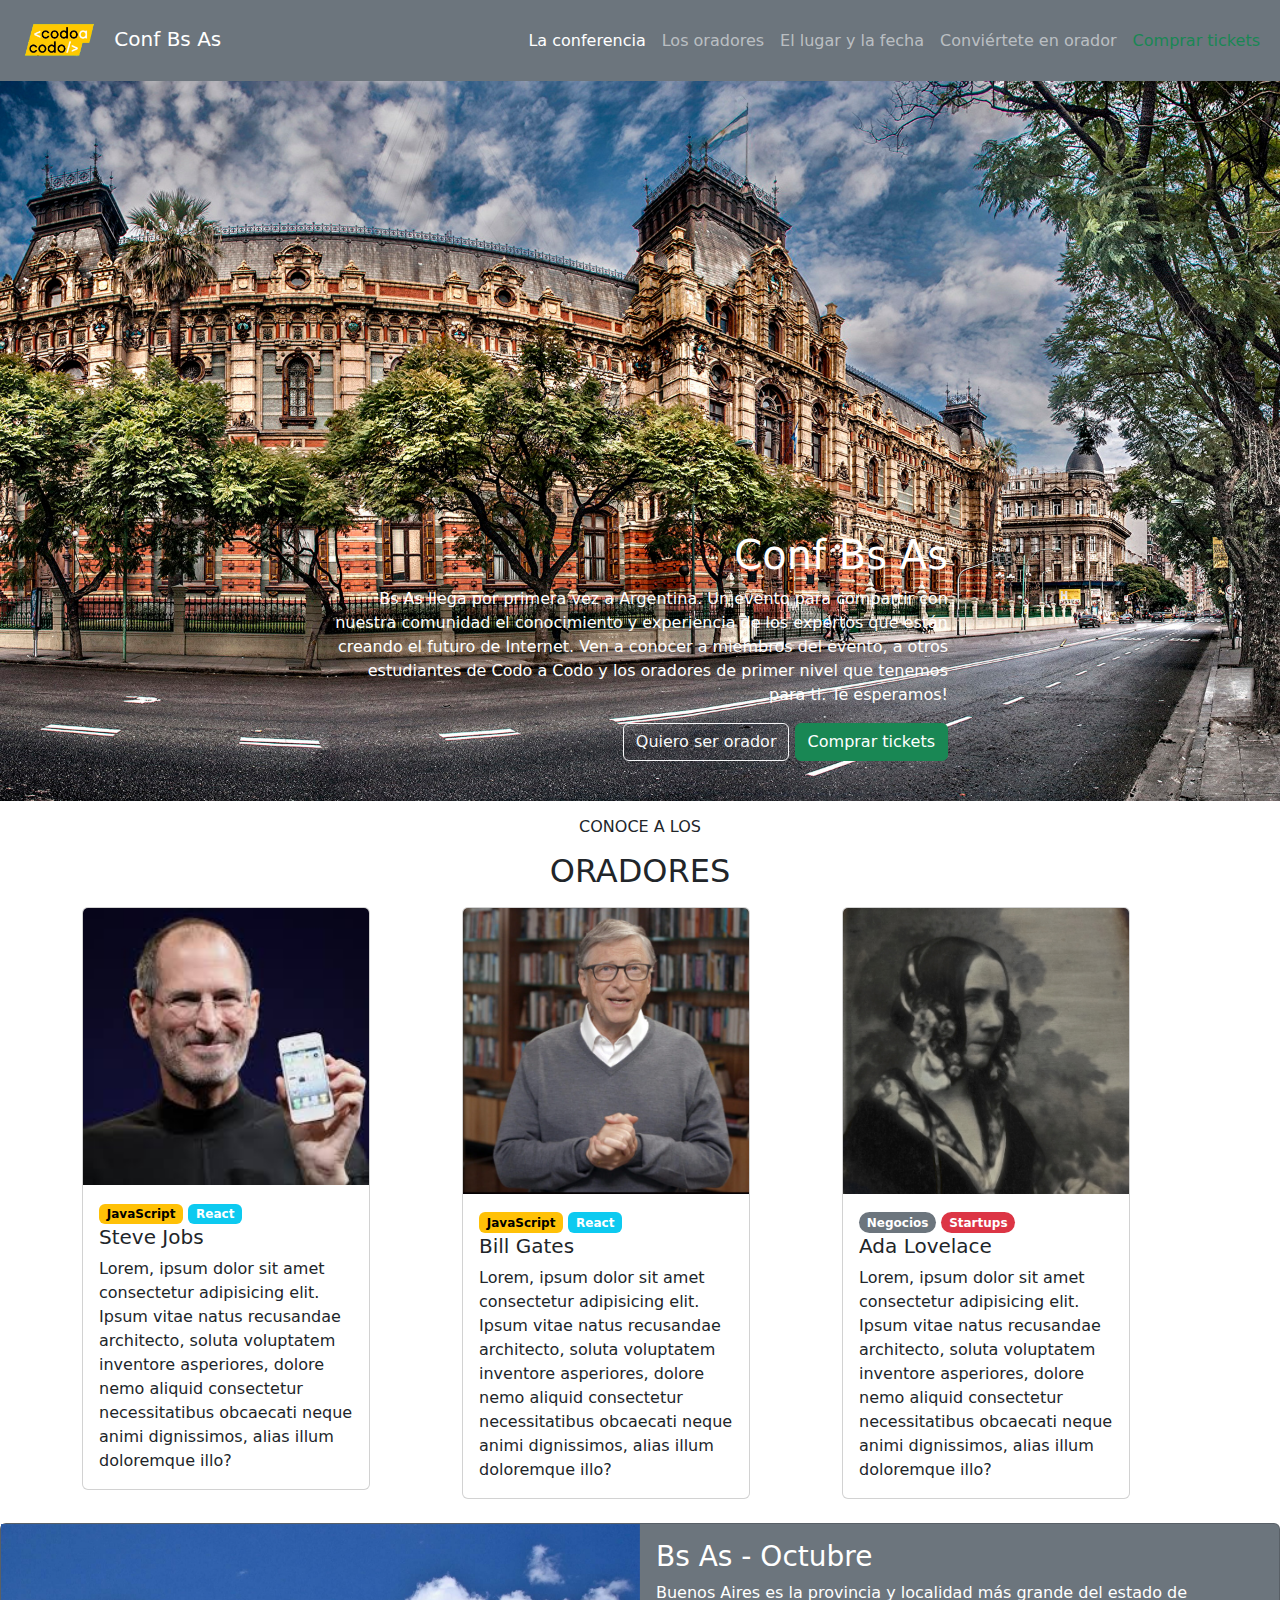
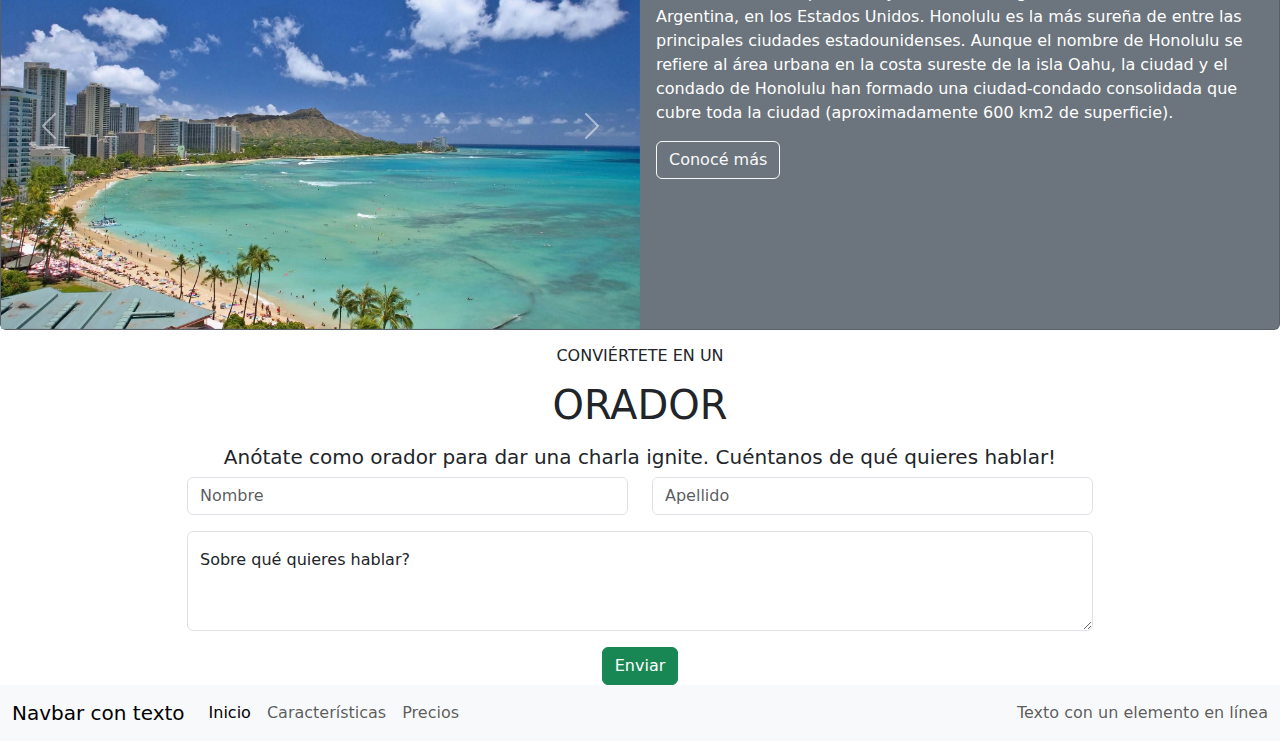
==== index.html @ 8b1aa330 "falta footer" ====
<!DOCTYPE html>
<html lang="es">

<head>
  <meta charset="UTF-8">
  <meta http-equiv="X-UA-Compatible" content="IE=edge">
  <meta name="viewport" content="width=device-width, initial-scale=1.0">
  <!--Mis Estilos-->
  <link rel="stylesheet" href="./css/estilos.css">
  <!--Bootstrap-->
  <link rel="stylesheet" href="./css/bootstrap.min.css">
  <title>Conf Bs As</title>
</head>

<body>
  <header>
    <!--Barra de navegación-->
    <nav class="navbar navbar-expand-lg navbar-dark bg-secondary">
      <div class="container-fluid d-flex">
        <a class="navbar-brand" href="#">
          <img src="./imgs-tp-front/codoacodo.png" alt="CodoACodo" style="width: 6rem;">
          Conf Bs As
        </a>
        <button class="navbar-toggler" type="button" data-bs-toggle="collapse" data-bs-target="#navbarSupportedContent"
          aria-controls="navbarSupportedContent" aria-expanded="false" aria-label="Toggle navigation">
          <span class="navbar-toggler-icon"></span>
        </button>
        <div class="collapse navbar-collapse" id="navbarSupportedContent">
          <ul class="navbar-nav ms-auto mb-2 mb-sm-0">
            <li class="nav-item">
              <a class="nav-link active" aria-current="page" href="#">La conferencia</a>
            </li>
            <li class="nav-item">
              <a class="nav-link" href="#">Los oradores</a>
            </li>
            <li class="nav-item">
              <a class="nav-link" href="#">El lugar y la fecha</a>
            </li>
            <li class="nav-item">
              <a class="nav-link" href="#">Conviértete en orador</a>
            </li>
            <li class="nav-item">
              <a class="nav-link text-success" href="#">Comprar tickets</a>
            </li>
          </ul>
        </div>
      </div>
    </nav>

    <!--Carousel-->
    <div id="carouselExampleFade" class="carousel slide carousel-fade" data-bs-ride="carousel">
      <div class="carousel-inner">
        <div class="carousel-item active">
          <img src="./imgs-tp-front/ba1.jpg" class="d-block w-100" alt="ba1">
    <!--VER ACÁ!!!-->
          <div class="container col-12 col-lg-6 carousel-caption d-block d-md-block text-end"> 
            <h1>Conf Bs As</h1>
            <p>Bs As llega por primera vez a Argentina. Un evento para compartir con nuestra comunidad el conocimiento y
              experiencia de los expertos que están creando el futuro de Internet. Ven a conocer a miembros del evento,
              a otros estudiantes de Codo a Codo y los oradores de primer nivel que tenemos para ti. Te esperamos!</p>
            <a href="#" class="btn btn-outline-light">Quiero ser orador</a>
            <a href="#" class="btn btn-success"> Comprar tickets</a>
          </div>
        </div>

        <div class="carousel-item">
          <img src="./imgs-tp-front/ba2.jpg" class="d-block w-100" alt="ba2">
          <div class="carousel-caption d-block d-md-block text-end">
            <h1>Conf Bs As</h1>
            <p>Bs As llega por primera vez a Argentina. Un evento para compartir con nuestra comunidad el conocimiento y
              experiencia de los expertos que están creando el futuro de Internet. Ven a conocer a miembros del evento,
              a otros estudiantes de Codo a Codo y los oradores de primer nivel que tenemos para ti. Te esperamos!</p>
            <a href="#" class="btn btn-outline-light">Quiero ser orador</a>
            <a href="#" class="btn btn-success"> Comprar tickets</a>
          </div>
        </div>

        <div class="carousel-item">
          <img src="./imgs-tp-front/ba3.jpg" class="d-block w-100" alt="ba3">
          <div class="carousel-caption d-block d-md-block text-end">
            <h1>Conf Bs As</h1>
            <p>Bs As llega por primera vez a Argentina. Un evento para compartir con nuestra comunidad el conocimiento y
              experiencia de los expertos que están creando el futuro de Internet. Ven a conocer a miembros del evento,
              a otros estudiantes de Codo a Codo y los oradores de primer nivel que tenemos para ti. Te esperamos!</p>
            <a href="#" class="btn btn-outline-light">Quiero ser orador</a>
            <a href="#" class="btn btn-success"> Comprar tickets</a>
          </div>
        </div>

      </div>

      <button class="carousel-control-prev" type="button" data-bs-target="#carouselExampleFade" data-bs-slide="prev">
        <span class="carousel-control-prev-icon" aria-hidden="true"></span>
        <span class="visually-hidden">Anterior</span>
      </button>
      <button class="carousel-control-next" type="button" data-bs-target="#carouselExampleFade" data-bs-slide="next">
        <span class="carousel-control-next-icon" aria-hidden="true"></span>
        <span class="visually-hidden">Siguiente</span>
      </button>
    </div>
  </header>

  <!--Oradores MAIN-->
  <section class="container">
    <h2 class="text-center mt-3">
      <p class="fs-6 fw-normal">CONOCE A LOS</p>
      <p>ORADORES</p>
    </h2>

    
      <div class="row d-flex justify-content-between mb-4">
        <div class="col">
          <div class="card" style="width: 18rem;">
            <img src="./imgs-tp-front/steve.jpg" class="card-img-top" alt="Steve Jobs">
            <div class="card-body">
              <span class="badge text-bg-warning">JavaScript</span>
              <span class="badge text-bg-info text-white">React</span>
              <h5 class="card-title">Steve Jobs</h5>
              <p class="card-text">Lorem, ipsum dolor sit amet consectetur adipisicing elit. Ipsum vitae natus
                recusandae architecto, soluta voluptatem inventore asperiores, dolore nemo aliquid consectetur
                necessitatibus obcaecati neque animi dignissimos, alias illum doloremque illo?</p>
              
            </div>
          </div>
        </div>

        <div class="col">
          <div class="card" style="width: 18rem;">
            <img src="./imgs-tp-front/bill.jpg" class="card-img-top" alt="Bill Gates">
            <div class="card-body">
              <span class="badge text-bg-warning">JavaScript</span>
              <span class="badge text-bg-info text-white">React</span>
              <h5 class="card-title">Bill Gates</h5>
              <p class="card-text">Lorem, ipsum dolor sit amet consectetur adipisicing elit. Ipsum vitae natus
                recusandae architecto, soluta voluptatem inventore asperiores, dolore nemo aliquid consectetur
                necessitatibus obcaecati neque animi dignissimos, alias illum doloremque illo?</p>
              
            </div>
          </div>
        </div>

        <div class="col">
          <div class="card" style="width: 18rem;">
            <img src="./imgs-tp-front/ada.jpeg" class="card-img-top" alt="Ada Lovelace">
            <div class="card-body">
              <span class="badge rounded-pill text-bg-secondary">Negocios</span>
              <span class="badge rounded-pill text-bg-danger">Startups</span>
              <h5 class="card-title">Ada Lovelace</h5>
              <p class="card-text">Lorem, ipsum dolor sit amet consectetur adipisicing elit. Ipsum vitae natus
                recusandae architecto, soluta voluptatem inventore asperiores, dolore nemo aliquid consectetur
                necessitatibus obcaecati neque animi dignissimos, alias illum doloremque illo?</p>
              
            </div>
          </div>
        </div>
      </div>
    </section>

    <section>
      <!--INFORMACION Carousel BsAs-->
      <div class="card text-white bg-secondary mb-3" style="max-width: 100%;">
        <div class="row g-0">
          <div class="col-md-6">
            <div id="carouselExampleControls" class="carousel slide" data-bs-ride="carousel">
              <div class="carousel-inner">
                <div class="carousel-item active">
                  <img src="./imgs-tp-front/honolulu.jpg" class="d-block w-100" alt="Honolulu">
                </div>
                <div class="carousel-item">
                  <img src="./imgs-tp-front/hawaii.jpg" class="d-block w-100" alt="Hawaii">
                </div>
                <div class="carousel-item">
                  <img src="./imgs-tp-front/hawaii2.jpg" class="d-block w-100" alt="Hawaii2">
                </div>
                <div class="carousel-item">
                  <img src="./imgs-tp-front/hawaii3.jpg" class="d-block w-100" alt="Hawaii3">
                </div>
              </div>
              <button class="carousel-control-prev" type="button" data-bs-target="#carouselExampleControls" data-bs-slide="prev">
                <span class="carousel-control-prev-icon" aria-hidden="true"></span>
                <span class="visually-hidden">Anterior</span>
              </button>
              <button class="carousel-control-next" type="button" data-bs-target="#carouselExampleControls" data-bs-slide="next">
                <span class="carousel-control-next-icon" aria-hidden="true"></span>
                <span class="visually-hidden">Siguiente</span>
              </button>
            </div>
          </div>
          <div class="col-md-6">
            <div class="card-body">
              <h3 class="card-title">Bs As - Octubre</h3>
              <p class="card-text">Buenos Aires es la provincia y localidad más grande del estado de Argentina, en los Estados Unidos. Honolulu es la más sureña 
                de entre las principales ciudades estadounidenses. Aunque el nombre de Honolulu se refiere al área urbana en la costa sureste de la isla Oahu, la ciudad 
                y el condado de Honolulu han formado una ciudad-condado consolidada que cubre toda la ciudad (aproximadamente 600 km2 de superficie).
              </p>
              <a href="#" class="btn btn-outline-light">Conocé más</a>
            </div>
          </div>
        </div>
      </div>
    </section>

     <!--Contacto-->
  <section class="container text-center">
    <h2>
      <p class="fs-6 fw-normal">CONVIÉRTETE EN UN</p>
      <p class="fs-1">ORADOR</p>
    </h2>
    <h5>Anótate como orador para dar una <span class="abbr">charla ignite.</span> Cuéntanos de qué quieres hablar!</h5>

    <form class="container col-10">
      <div class="row mb-3">
        <div class="col">
          <input type="text" class="form-control" placeholder="Nombre" aria-label="Nombre">
        </div>
        <div class="col">
          <input type="text" class="form-control" placeholder="Apellido" aria-label="Apellido">
        </div>
      </div>
      <div class="form-floating mb-3">
        <div class="form-floating">
          <textarea class="form-control" placeholder="Leave a comment here" id="floatingTextarea2" style="height: 100px"></textarea>
          <label for="floatingTextarea2">Sobre qué quieres hablar?</label>
        </div>      
      </div>
      
        <button type="submit" class="btn btn-success">Enviar</button>
     
      
    </form>
  </section>

  <!--Footer-->
  <footer>
    <nav class="navbar navbar-expand-lg navbar-light bg-light justify-content-between">
      <div class="container-fluid">
        <a class="navbar-brand" href="#">Navbar con texto</a>
        <button class="navbar-toggler" type="button" data-bs-toggle="collapse" data-bs-target="#navbarText" aria-controls="navbarText" aria-expanded="false" aria-label="Toggle navigation">
          <span class="navbar-toggler-icon"></span>
        </button>
        <div class="collapse navbar-collapse" id="navbarText">
          <ul class="navbar-nav me-auto mb-2 mb-lg-0">
            <li class="nav-item">
              <a class="nav-link active" aria-current="page" href="#">Inicio</a>
            </li>
            <li class="nav-item">
              <a class="nav-link" href="#">Características</a>
            </li>
            <li class="nav-item">
              <a class="nav-link" href="#">Precios</a>
            </li>
          </ul>
          <span class="navbar-text">
            Texto con un elemento en línea
          </span>
        </div>
      </div>
    </nav>
  </footer>


  <script src="./js/bootstrap.min.js"></script>
</body>

</html>
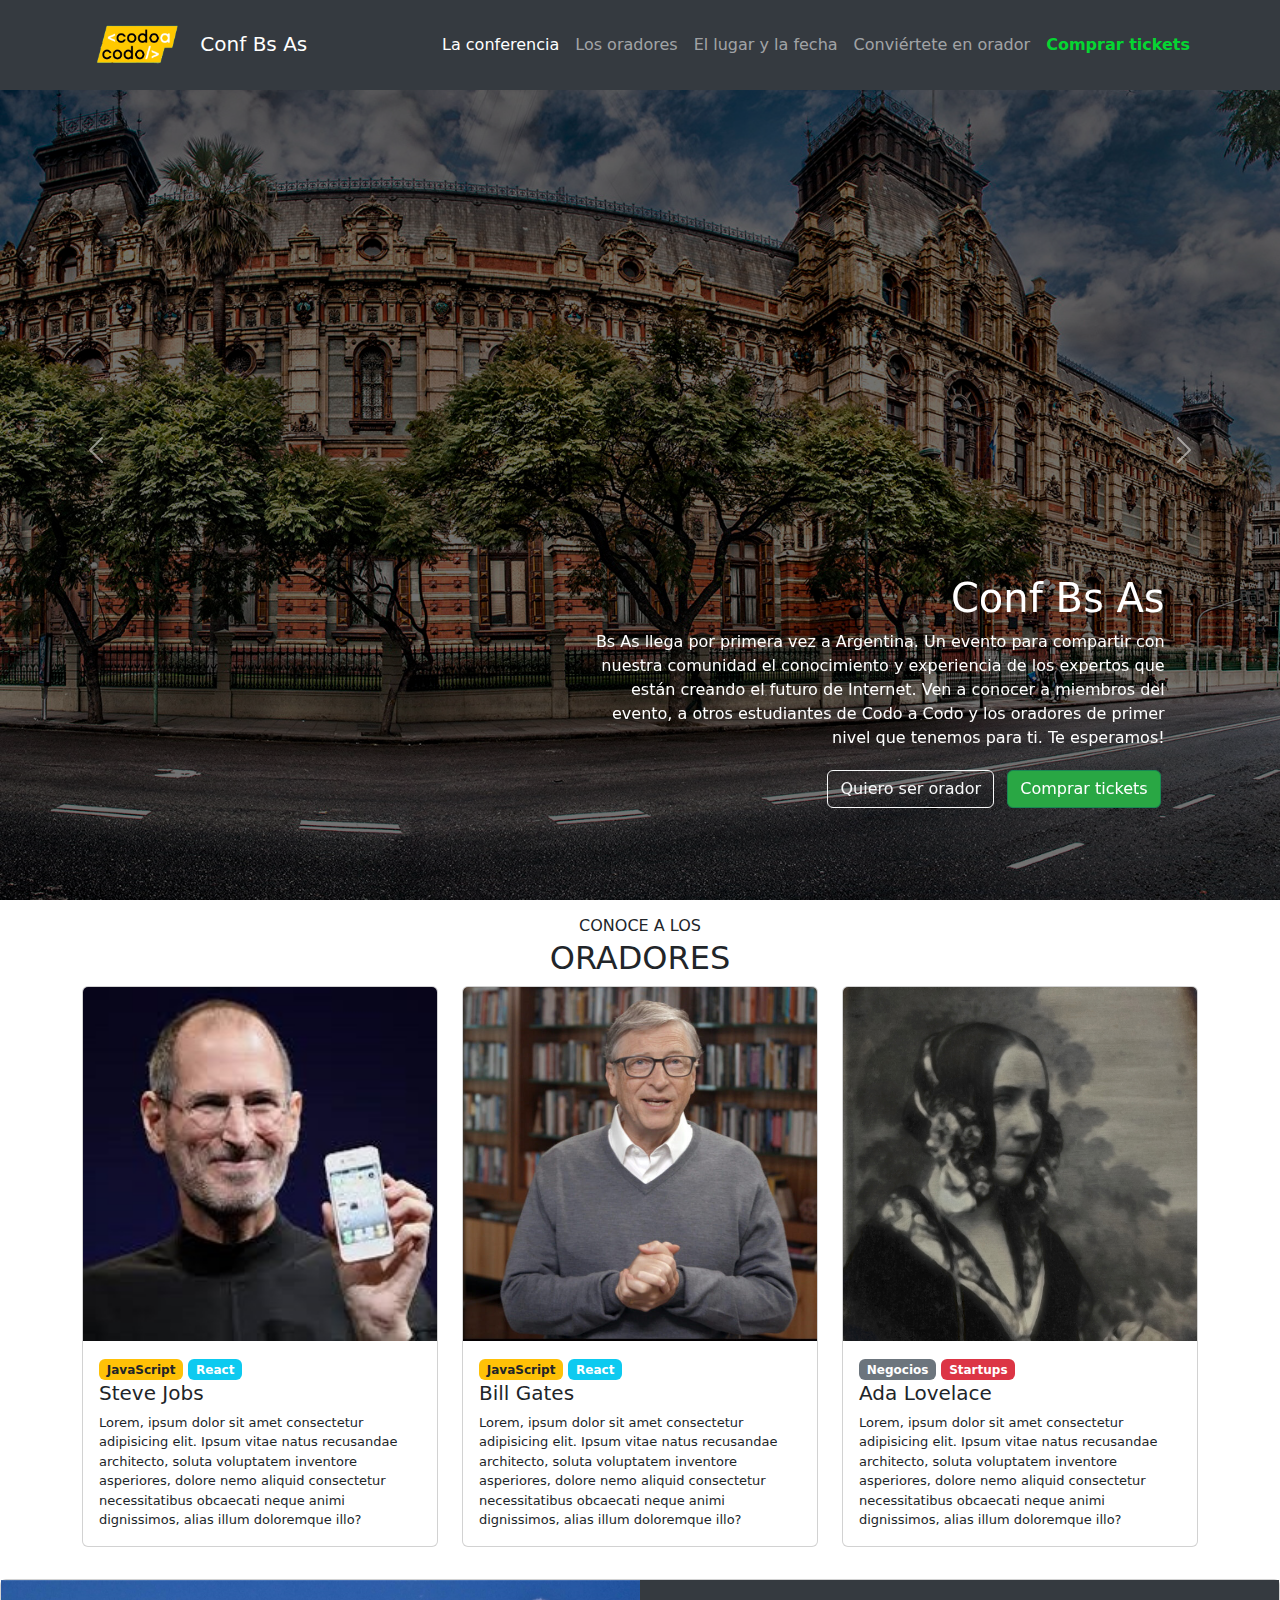
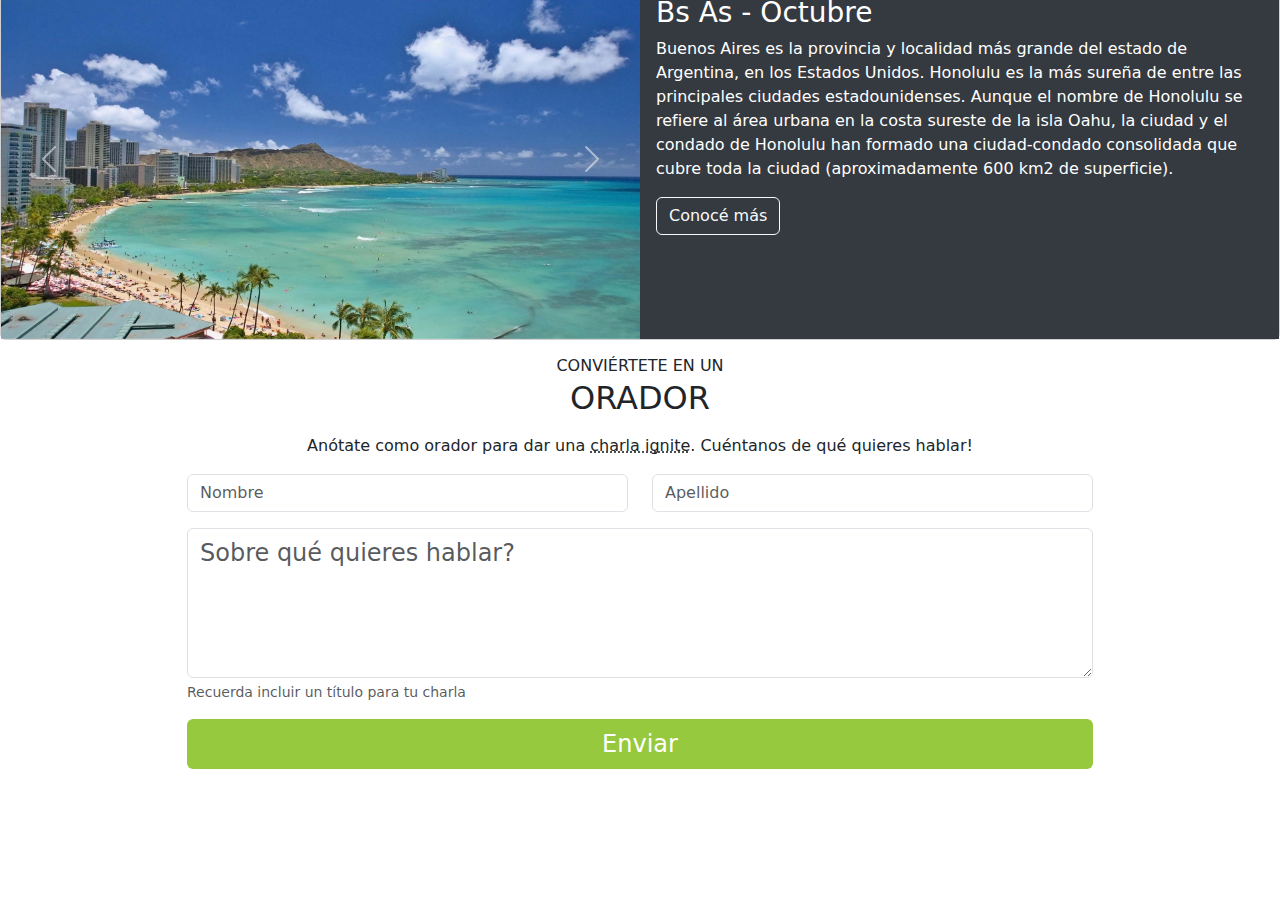
==== commit 03f9b903: "version entrega" ====
--- a/index.html
+++ b/index.html
@@ -12,13 +12,13 @@
   <title>Conf Bs As</title>
 </head>
 
-<body>
+<body data-bs-spy="scroll" data-bs-target="#navbar-example2" data-bs-offset="0" class="scrollspy-example" tabindex="0">
   <header>
     <!--Barra de navegación-->
-    <nav class="navbar navbar-expand-lg navbar-dark bg-secondary">
-      <div class="container-fluid d-flex">
+    <nav id="navbar-example2" class="navbar fixed-top navbar-expand-lg navbar-dark fondoGris">
+      <div class="container">
         <a class="navbar-brand" href="#">
-          <img src="./imgs-tp-front/codoacodo.png" alt="CodoACodo" style="width: 6rem;">
+          <img src="./imgs-tp-front/codoacodo.png" alt="CodoACodo" style="width: 7rem;">
           Conf Bs As
         </a>
         <button class="navbar-toggler" type="button" data-bs-toggle="collapse" data-bs-target="#navbarSupportedContent"
@@ -28,19 +28,19 @@
         <div class="collapse navbar-collapse" id="navbarSupportedContent">
           <ul class="navbar-nav ms-auto mb-2 mb-sm-0">
             <li class="nav-item">
-              <a class="nav-link active" aria-current="page" href="#">La conferencia</a>
-            </li>
-            <li class="nav-item">
-              <a class="nav-link" href="#">Los oradores</a>
-            </li>
-            <li class="nav-item">
-              <a class="nav-link" href="#">El lugar y la fecha</a>
-            </li>
-            <li class="nav-item">
-              <a class="nav-link" href="#">Conviértete en orador</a>
-            </li>
-            <li class="nav-item">
-              <a class="nav-link text-success" href="#">Comprar tickets</a>
+              <a class="nav-link" href="#scrollspyHeading1" aria-current="page" href="#conferencia">La conferencia</a>
+            </li>
+            <li class="nav-item">
+              <a class="nav-link" href="#scrollspyHeading2" href="#oradores">Los oradores</a>
+            </li>
+            <li class="nav-item">
+              <a class="nav-link" href="#scrollspyHeading3" href="#lugar">El lugar y la fecha</a>
+            </li>
+            <li class="nav-item">
+              <a class="nav-link" href="#scrollspyHeading4" href="#contacto">Conviértete en orador</a>
+            </li>
+            <li class="nav-item">
+              <a class="nav-link tickets fw-bold" href="#">Comprar tickets</a>
             </li>
           </ul>
         </div>
@@ -48,167 +48,182 @@
     </nav>
 
     <!--Carousel-->
-    <div id="carouselExampleFade" class="carousel slide carousel-fade" data-bs-ride="carousel">
-      <div class="carousel-inner">
-        <div class="carousel-item active">
-          <img src="./imgs-tp-front/ba1.jpg" class="d-block w-100" alt="ba1">
-    <!--VER ACÁ!!!-->
-          <div class="container col-12 col-lg-6 carousel-caption d-block d-md-block text-end"> 
-            <h1>Conf Bs As</h1>
-            <p>Bs As llega por primera vez a Argentina. Un evento para compartir con nuestra comunidad el conocimiento y
-              experiencia de los expertos que están creando el futuro de Internet. Ven a conocer a miembros del evento,
-              a otros estudiantes de Codo a Codo y los oradores de primer nivel que tenemos para ti. Te esperamos!</p>
-            <a href="#" class="btn btn-outline-light">Quiero ser orador</a>
-            <a href="#" class="btn btn-success"> Comprar tickets</a>
-          </div>
-        </div>
-
-        <div class="carousel-item">
-          <img src="./imgs-tp-front/ba2.jpg" class="d-block w-100" alt="ba2">
-          <div class="carousel-caption d-block d-md-block text-end">
-            <h1>Conf Bs As</h1>
-            <p>Bs As llega por primera vez a Argentina. Un evento para compartir con nuestra comunidad el conocimiento y
-              experiencia de los expertos que están creando el futuro de Internet. Ven a conocer a miembros del evento,
-              a otros estudiantes de Codo a Codo y los oradores de primer nivel que tenemos para ti. Te esperamos!</p>
-            <a href="#" class="btn btn-outline-light">Quiero ser orador</a>
-            <a href="#" class="btn btn-success"> Comprar tickets</a>
-          </div>
-        </div>
-
-        <div class="carousel-item">
-          <img src="./imgs-tp-front/ba3.jpg" class="d-block w-100" alt="ba3">
-          <div class="carousel-caption d-block d-md-block text-end">
-            <h1>Conf Bs As</h1>
-            <p>Bs As llega por primera vez a Argentina. Un evento para compartir con nuestra comunidad el conocimiento y
-              experiencia de los expertos que están creando el futuro de Internet. Ven a conocer a miembros del evento,
-              a otros estudiantes de Codo a Codo y los oradores de primer nivel que tenemos para ti. Te esperamos!</p>
-            <a href="#" class="btn btn-outline-light">Quiero ser orador</a>
-            <a href="#" class="btn btn-success"> Comprar tickets</a>
-          </div>
-        </div>
-
-      </div>
-
-      <button class="carousel-control-prev" type="button" data-bs-target="#carouselExampleFade" data-bs-slide="prev">
-        <span class="carousel-control-prev-icon" aria-hidden="true"></span>
-        <span class="visually-hidden">Anterior</span>
-      </button>
-      <button class="carousel-control-next" type="button" data-bs-target="#carouselExampleFade" data-bs-slide="next">
-        <span class="carousel-control-next-icon" aria-hidden="true"></span>
-        <span class="visually-hidden">Siguiente</span>
-      </button>
+    <div class="container-fluid p-0 mb-3" id="scrollspyHeading1">
+      <div id="carouselExampleFade" class="carousel slide carousel-fade" data-bs-ride="carousel">
+        <div class="carousel-inner">
+          <div class="carousel-item active" data-bs-interval="3000">
+            <img src="./imgs-tp-front/ba1.jpg" class="d-block w-100 brillo" style="height: 100vh; min-width: max-content;" alt="ba1">
+                <div class="carousel-caption row">
+                  <div class="col-md-8 offset-md-5 text-end mb-5">
+                    <h1>Conf Bs As</h1>
+                    <p>Bs As llega por primera vez a Argentina. Un evento para compartir con nuestra comunidad el conocimiento
+                    y
+                    experiencia de los expertos que están creando el futuro de Internet. Ven a conocer a miembros del
+                    evento,
+                    a otros estudiantes de Codo a Codo y los oradores de primer nivel que tenemos para ti. Te esperamos!</p>
+                    <a href="#scrollspyHeading4" class="btn btn-outline-light m-1">Quiero ser orador</a>
+                    <a href="#" class="btn btn-success ticketsBtn m-1"> Comprar tickets</a>
+                  </div>                
+                </div>
+          </div>
+
+          <div class="carousel-item" data-bs-interval="3000">
+            <img src="./imgs-tp-front/ba2.jpg" class="d-block w-100 brillo" style="height: 100vh; min-width: max-content;" alt="ba2">
+            <div class="carousel-caption row">
+                <div class="col-md-8 offset-md-5 text-end mb-5">
+                    <h1>Conf Bs As</h1>
+                    <p>Bs As llega por primera vez a Argentina. Un evento para compartir con nuestra comunidad el conocimiento
+                    y
+                    experiencia de los expertos que están creando el futuro de Internet. Ven a conocer a miembros del
+                    evento,
+                    a otros estudiantes de Codo a Codo y los oradores de primer nivel que tenemos para ti. Te esperamos!</p>
+                    <a href="#scrollspyHeading4" class="btn btn-outline-light m-1">Quiero ser orador</a>
+                    <a href="#" class="btn btn-success ticketsBtn m-1"> Comprar tickets</a>
+                </div>              
+            </div>
+          </div>
+
+          <div class="carousel-item" data-bs-interval="3000">
+            <img src="./imgs-tp-front/ba3.jpg" class="d-block w-100 brillo" style="height: 100vh; min-width: max-content;" alt="ba3">
+            <div class="carousel-caption row">
+                <div class="col-md-8 offset-md-5 text-end mb-5">
+                    <h1>Conf Bs As</h1>
+                    <p>Bs As llega por primera vez a Argentina. Un evento para compartir con nuestra comunidad el conocimiento
+                    y
+                    experiencia de los expertos que están creando el futuro de Internet. Ven a conocer a miembros del
+                    evento,
+                    a otros estudiantes de Codo a Codo y los oradores de primer nivel que tenemos para ti. Te esperamos!</p>
+                    <a href="#scrollspyHeading4" class="btn btn-outline-light m-1">Quiero ser orador</a>
+                    <a href="#" class="btn btn-success ticketsBtn m-1"> Comprar tickets</a>
+                </div>
+            </div>
+          </div>
+        </div>
+
+        <button class="carousel-control-prev" type="button" data-bs-target="#carouselExampleFade" data-bs-slide="prev">
+          <span class="carousel-control-prev-icon" aria-hidden="true"></span>
+          <span class="visually-hidden">Anterior</span>
+        </button>
+        <button class="carousel-control-next" type="button" data-bs-target="#carouselExampleFade" data-bs-slide="next">
+          <span class="carousel-control-next-icon" aria-hidden="true"></span>
+          <span class="visually-hidden">Siguiente</span>
+        </button>
+      </div>      
+    </div>   
+  </header>
+
+  <!--MAIN Oradores-->
+  <main class="container mb-3 text-center" id="scrollspyHeading2">  
+    <h2>
+        <p class="fs-6 fw-normal mb-1">CONOCE A LOS</p>
+        <p class="mb-1">ORADORES</p>
+    </h2>  
+   
+    <div class="row text-start justify-content-around">
+      <div class="col-9 col-sm-6 col-md-4 col-lg-4 mb-3">
+        <div class="card">
+          <img src="./imgs-tp-front/steve.jpg" class="card-img-top w-100" alt="Steve Jobs">
+          <div class="card-body">
+            <span class="badge bg-warning text-dark">JavaScript</span>
+            <span class="badge bg-info text-white">React</span>
+            <h5 class="card-title">Steve Jobs</h5>
+            <p class="card-text letraChica">Lorem, ipsum dolor sit amet consectetur adipisicing elit. Ipsum vitae natus
+              recusandae architecto, soluta voluptatem inventore asperiores, dolore nemo aliquid consectetur
+              necessitatibus obcaecati neque animi dignissimos, alias illum doloremque illo?</p>
+          </div>
+        </div>
+      </div>
+
+      <div class="col-9 col-sm-6 col-md-4 col-lg-4 mb-3">
+        <div class="card">
+          <img src="./imgs-tp-front/bill.jpg" class="card-img-top w-100" alt="Bill Gates">
+          <div class="card-body">
+            <span class="badge bg-warning text-dark">JavaScript</span>
+            <span class="badge bg-info text-white">React</span>
+            <h5 class="card-title">Bill Gates</h5>
+            <p class="card-text letraChica">Lorem, ipsum dolor sit amet consectetur adipisicing elit. Ipsum vitae natus
+              recusandae architecto, soluta voluptatem inventore asperiores, dolore nemo aliquid consectetur
+              necessitatibus obcaecati neque animi dignissimos, alias illum doloremque illo?</p>
+          </div>
+        </div>
+      </div>
+
+      <div class="col-9 col-sm-6 col-md-4 col-lg-4 mb-3">
+        <div class="card">
+          <img src="./imgs-tp-front/ada.jpeg" class="card-img-top w-100" alt="Ada Lovelace">
+          <div class="card-body">
+            <span class="badge bg-secondary">Negocios</span>
+            <span class="badge bg-danger">Startups</span>
+            <h5 class="card-title">Ada Lovelace</h5>
+            <p class="card-text letraChica">Lorem, ipsum dolor sit amet consectetur adipisicing elit. Ipsum vitae natus
+              recusandae architecto, soluta voluptatem inventore asperiores, dolore nemo aliquid consectetur
+              necessitatibus obcaecati neque animi dignissimos, alias illum doloremque illo?</p>
+          </div>
+        </div>
+      </div>
     </div>
-  </header>
-
-  <!--Oradores MAIN-->
-  <section class="container">
-    <h2 class="text-center mt-3">
-      <p class="fs-6 fw-normal">CONOCE A LOS</p>
-      <p>ORADORES</p>
+  </main>
+
+  <section id="scrollspyHeading3">
+    <!--INFORMACION Carousel BsAs-->
+    <div class="card mb-3" style="max-width: 100%;">
+      <div class="row g-0">
+        <div class="col-md-6">
+          <div id="carouselExampleControls" class="carousel slide" data-bs-ride="carousel">
+            <div class="carousel-inner">
+              <div class="carousel-item active">
+                <img src="./imgs-tp-front/honolulu.jpg" class="d-block w-100" alt="Honolulu">
+              </div>
+              <div class="carousel-item">
+                <img src="./imgs-tp-front/hawaii.jpg" class="d-block w-100" alt="Hawaii">
+              </div>
+              <div class="carousel-item">
+                <img src="./imgs-tp-front/hawaii2.jpg" class="d-block w-100" alt="Hawaii2">
+              </div>
+              <div class="carousel-item">
+                <img src="./imgs-tp-front/hawaii3.jpg" class="d-block w-100" alt="Hawaii3">
+              </div>
+            </div>
+            <button class="carousel-control-prev" type="button" data-bs-target="#carouselExampleControls"
+              data-bs-slide="prev">
+              <span class="carousel-control-prev-icon" aria-hidden="true"></span>
+              <span class="visually-hidden">Anterior</span>
+            </button>
+            <button class="carousel-control-next" type="button" data-bs-target="#carouselExampleControls"
+              data-bs-slide="next">
+              <span class="carousel-control-next-icon" aria-hidden="true"></span>
+              <span class="visually-hidden">Siguiente</span>
+            </button>
+          </div>
+        </div>
+        <div class="col-md-6 fondoGris text-white">
+          <div class="card-body">
+            <h3 class="card-title">Bs As - Octubre</h3>
+            <p class="card-text">Buenos Aires es la provincia y localidad más grande del estado de Argentina, en los
+              Estados Unidos. Honolulu es la más sureña
+              de entre las principales ciudades estadounidenses. Aunque el nombre de Honolulu se refiere al área urbana
+              en la costa sureste de la isla Oahu, la ciudad
+              y el condado de Honolulu han formado una ciudad-condado consolidada que cubre toda la ciudad
+              (aproximadamente 600 km2 de superficie).
+            </p>
+            <a href="#" class="btn btn-outline-light">Conocé más</a>
+          </div>
+        </div>
+      </div>
+    </div>
+  </section>
+
+  <!--Contacto-->
+  <section class="container text-center" id="scrollspyHeading4">
+    <h2>
+      <p class="fs-6 fw-normal mb-1">CONVIÉRTETE EN UN</p>
+      <p>ORADOR</p>
     </h2>
-
-    
-      <div class="row d-flex justify-content-between mb-4">
-        <div class="col">
-          <div class="card" style="width: 18rem;">
-            <img src="./imgs-tp-front/steve.jpg" class="card-img-top" alt="Steve Jobs">
-            <div class="card-body">
-              <span class="badge text-bg-warning">JavaScript</span>
-              <span class="badge text-bg-info text-white">React</span>
-              <h5 class="card-title">Steve Jobs</h5>
-              <p class="card-text">Lorem, ipsum dolor sit amet consectetur adipisicing elit. Ipsum vitae natus
-                recusandae architecto, soluta voluptatem inventore asperiores, dolore nemo aliquid consectetur
-                necessitatibus obcaecati neque animi dignissimos, alias illum doloremque illo?</p>
-              
-            </div>
-          </div>
-        </div>
-
-        <div class="col">
-          <div class="card" style="width: 18rem;">
-            <img src="./imgs-tp-front/bill.jpg" class="card-img-top" alt="Bill Gates">
-            <div class="card-body">
-              <span class="badge text-bg-warning">JavaScript</span>
-              <span class="badge text-bg-info text-white">React</span>
-              <h5 class="card-title">Bill Gates</h5>
-              <p class="card-text">Lorem, ipsum dolor sit amet consectetur adipisicing elit. Ipsum vitae natus
-                recusandae architecto, soluta voluptatem inventore asperiores, dolore nemo aliquid consectetur
-                necessitatibus obcaecati neque animi dignissimos, alias illum doloremque illo?</p>
-              
-            </div>
-          </div>
-        </div>
-
-        <div class="col">
-          <div class="card" style="width: 18rem;">
-            <img src="./imgs-tp-front/ada.jpeg" class="card-img-top" alt="Ada Lovelace">
-            <div class="card-body">
-              <span class="badge rounded-pill text-bg-secondary">Negocios</span>
-              <span class="badge rounded-pill text-bg-danger">Startups</span>
-              <h5 class="card-title">Ada Lovelace</h5>
-              <p class="card-text">Lorem, ipsum dolor sit amet consectetur adipisicing elit. Ipsum vitae natus
-                recusandae architecto, soluta voluptatem inventore asperiores, dolore nemo aliquid consectetur
-                necessitatibus obcaecati neque animi dignissimos, alias illum doloremque illo?</p>
-              
-            </div>
-          </div>
-        </div>
-      </div>
-    </section>
-
-    <section>
-      <!--INFORMACION Carousel BsAs-->
-      <div class="card text-white bg-secondary mb-3" style="max-width: 100%;">
-        <div class="row g-0">
-          <div class="col-md-6">
-            <div id="carouselExampleControls" class="carousel slide" data-bs-ride="carousel">
-              <div class="carousel-inner">
-                <div class="carousel-item active">
-                  <img src="./imgs-tp-front/honolulu.jpg" class="d-block w-100" alt="Honolulu">
-                </div>
-                <div class="carousel-item">
-                  <img src="./imgs-tp-front/hawaii.jpg" class="d-block w-100" alt="Hawaii">
-                </div>
-                <div class="carousel-item">
-                  <img src="./imgs-tp-front/hawaii2.jpg" class="d-block w-100" alt="Hawaii2">
-                </div>
-                <div class="carousel-item">
-                  <img src="./imgs-tp-front/hawaii3.jpg" class="d-block w-100" alt="Hawaii3">
-                </div>
-              </div>
-              <button class="carousel-control-prev" type="button" data-bs-target="#carouselExampleControls" data-bs-slide="prev">
-                <span class="carousel-control-prev-icon" aria-hidden="true"></span>
-                <span class="visually-hidden">Anterior</span>
-              </button>
-              <button class="carousel-control-next" type="button" data-bs-target="#carouselExampleControls" data-bs-slide="next">
-                <span class="carousel-control-next-icon" aria-hidden="true"></span>
-                <span class="visually-hidden">Siguiente</span>
-              </button>
-            </div>
-          </div>
-          <div class="col-md-6">
-            <div class="card-body">
-              <h3 class="card-title">Bs As - Octubre</h3>
-              <p class="card-text">Buenos Aires es la provincia y localidad más grande del estado de Argentina, en los Estados Unidos. Honolulu es la más sureña 
-                de entre las principales ciudades estadounidenses. Aunque el nombre de Honolulu se refiere al área urbana en la costa sureste de la isla Oahu, la ciudad 
-                y el condado de Honolulu han formado una ciudad-condado consolidada que cubre toda la ciudad (aproximadamente 600 km2 de superficie).
-              </p>
-              <a href="#" class="btn btn-outline-light">Conocé más</a>
-            </div>
-          </div>
-        </div>
-      </div>
-    </section>
-
-     <!--Contacto-->
-  <section class="container text-center">
-    <h2>
-      <p class="fs-6 fw-normal">CONVIÉRTETE EN UN</p>
-      <p class="fs-1">ORADOR</p>
-    </h2>
-    <h5>Anótate como orador para dar una <span class="abbr">charla ignite.</span> Cuéntanos de qué quieres hablar!</h5>
-
-    <form class="container col-10">
+    <p class="fs-6">Anótate como orador para dar una <abbr
+        title="La presentación Ignite consiste en hacer llegar tu idea, historia o visión en cinco minutos, de tal manera que dejes huella en tu interlocutor">charla
+        ignite</abbr>. Cuéntanos de qué quieres hablar!</p>
+
+    <form class="container col-10 mb-3">
       <div class="row mb-3">
         <div class="col">
           <input type="text" class="form-control" placeholder="Nombre" aria-label="Nombre">
@@ -217,45 +232,49 @@
           <input type="text" class="form-control" placeholder="Apellido" aria-label="Apellido">
         </div>
       </div>
-      <div class="form-floating mb-3">
-        <div class="form-floating">
-          <textarea class="form-control" placeholder="Leave a comment here" id="floatingTextarea2" style="height: 100px"></textarea>
-          <label for="floatingTextarea2">Sobre qué quieres hablar?</label>
-        </div>      
-      </div>
-      
-        <button type="submit" class="btn btn-success">Enviar</button>
-     
-      
+      <div class="col mb-3">
+          <textarea class="form-control fs-4" placeholder="Sobre qué quieres hablar?" aria-label="Sobre qué quieres hablar?" id="floatingTextarea"
+            style="height: 150px"></textarea>
+          
+          <div id="formHelp" class="form-text text-start">Recuerda incluir un título para tu charla</div>
+      </div>
+      <div class="d-grid gap-2 botonfluo rounded mb-3">
+        <button type="submit" class="btn text-white fs-4">Enviar</button>
+      </div>
     </form>
   </section>
 
   <!--Footer-->
-  <footer>
-    <nav class="navbar navbar-expand-lg navbar-light bg-light justify-content-between">
-      <div class="container-fluid">
-        <a class="navbar-brand" href="#">Navbar con texto</a>
-        <button class="navbar-toggler" type="button" data-bs-toggle="collapse" data-bs-target="#navbarText" aria-controls="navbarText" aria-expanded="false" aria-label="Toggle navigation">
-          <span class="navbar-toggler-icon"></span>
-        </button>
-        <div class="collapse navbar-collapse" id="navbarText">
-          <ul class="navbar-nav me-auto mb-2 mb-lg-0">
-            <li class="nav-item">
-              <a class="nav-link active" aria-current="page" href="#">Inicio</a>
-            </li>
-            <li class="nav-item">
-              <a class="nav-link" href="#">Características</a>
-            </li>
-            <li class="nav-item">
-              <a class="nav-link" href="#">Precios</a>
-            </li>
+  <footer class="footerazul p-4 bg-gradient">
+    <div class="d-flex flex-column">
+      <nav class="nav navbar-expand-lg">
+        <div class="container">
+          <ul class="nav row justify-content-between text-white">
+              <li class="col nav-item">
+                <a class="nav-link link-warning link-offset-2" href="#">Preguntas frecuentes</a>
+              </li>
+              <li class="col nav-item">
+                <a class="nav-link" href="#">Contáctanos</a>
+              </li>
+              <li class="col nav-item">
+                <a class="nav-link" href="#">Prensa</a>
+              </li>
+              <li class="col nav-item">
+                <a class="nav-link" href="#">Conferencias</a>
+              </li>
+              <li class="col nav-item">
+                <a class="nav-link" href="#">Términos y condiciones</a>
+              </li>
+              <li class="col nav-item">
+                <a class="nav-link" href="#">Privacidad</a>
+              </li>
+              <li class="col nav-item">
+                <a class="nav-link" href="#">Estudiantes</a>
+              </li>
           </ul>
-          <span class="navbar-text">
-            Texto con un elemento en línea
-          </span>
-        </div>
-      </div>
-    </nav>
+        </div>
+      </nav>
+    </div>
   </footer>
 
 
--- a/css/estilos.css
+++ b/css/estilos.css
@@ -0,0 +1,40 @@
+.botonfluo {
+    background-color: rgb(150,201,62); 
+    color: white;
+}
+
+.footerazul {
+    background-color: rgb(29,70,92);
+    background: linear-gradient(rgb(47, 0, 255));
+}
+
+.brillo {
+    filter: brightness(45%);
+    
+}
+
+.fondoGris {
+    background-color: rgb(53,58,64);
+}
+
+.tickets { 
+    color: rgb(5, 214, 50) !important;
+    
+}
+
+.ticketsBtn {
+    background-color: rgb(41,167,68) !important; 
+} 
+
+footer nav a {
+    color: white !important;
+    
+}
+
+.letraChica {
+    font-size: small !important;
+}
+
+
+
+
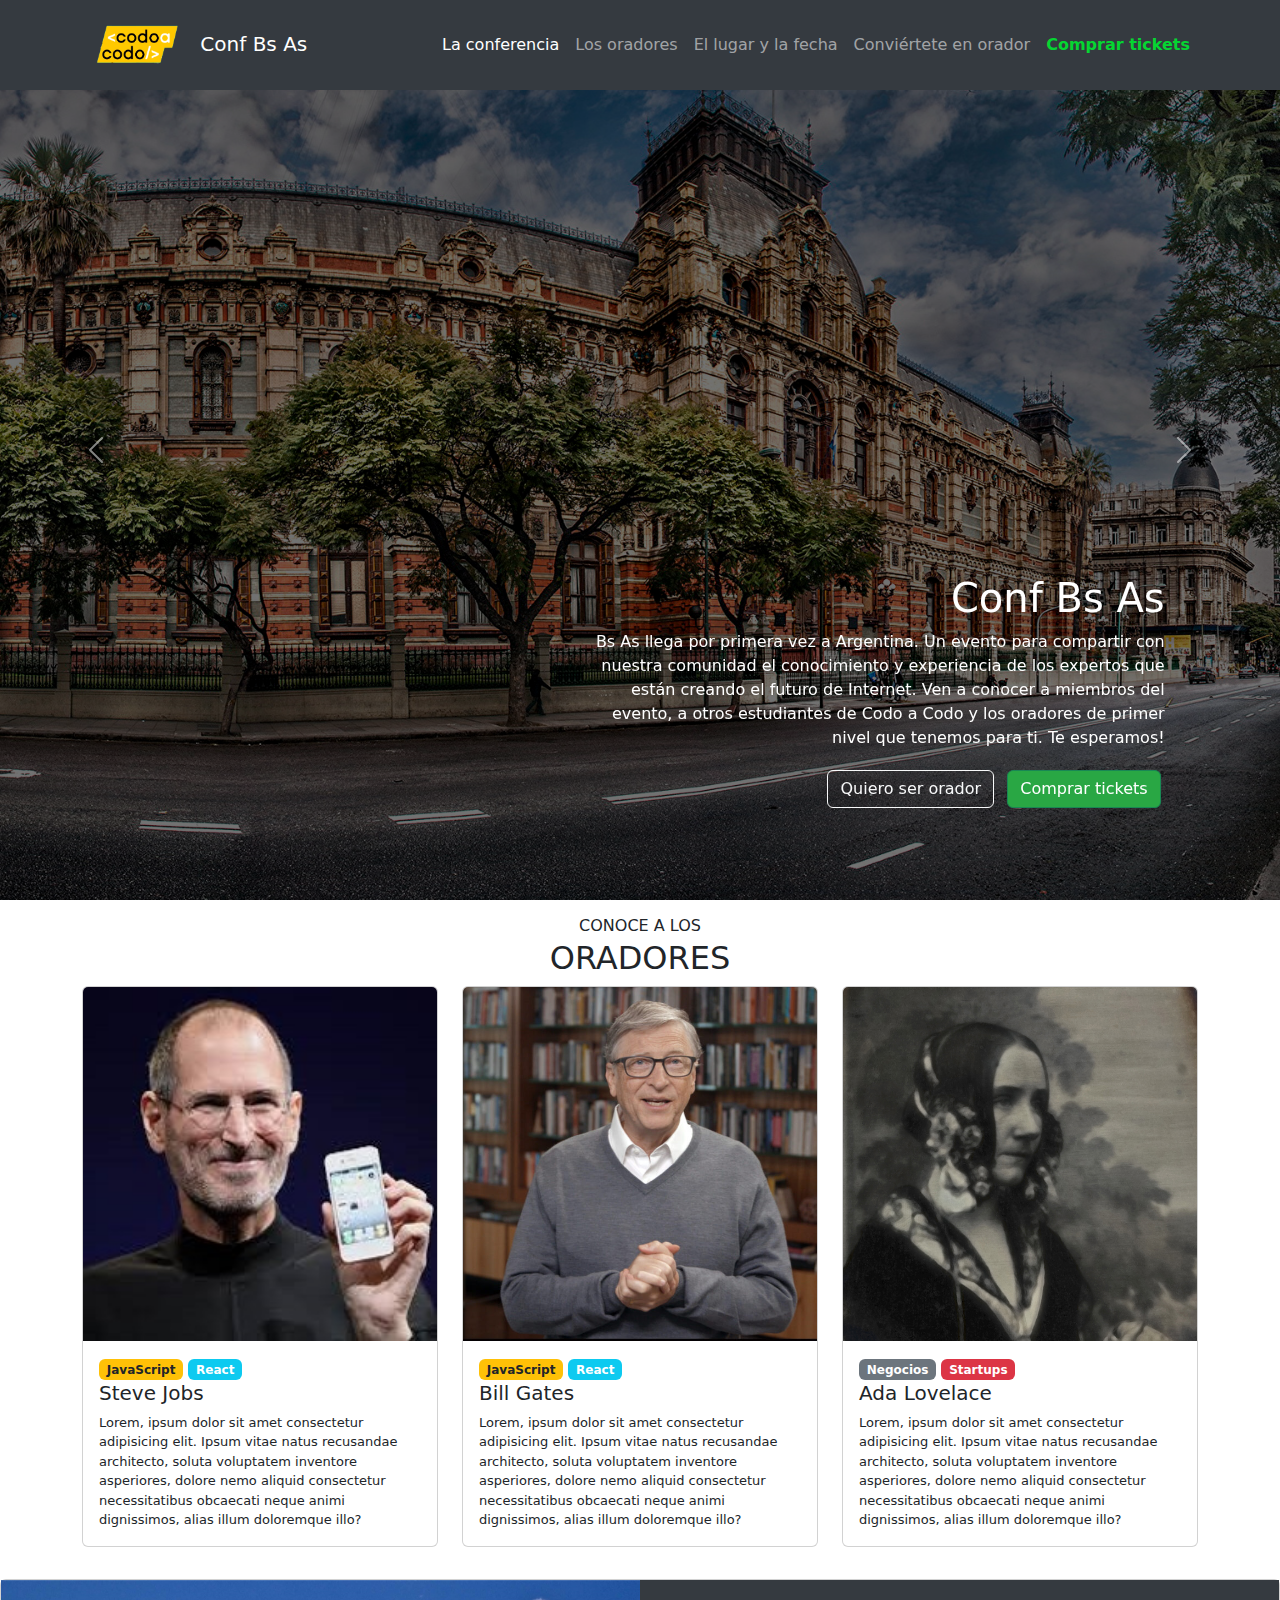
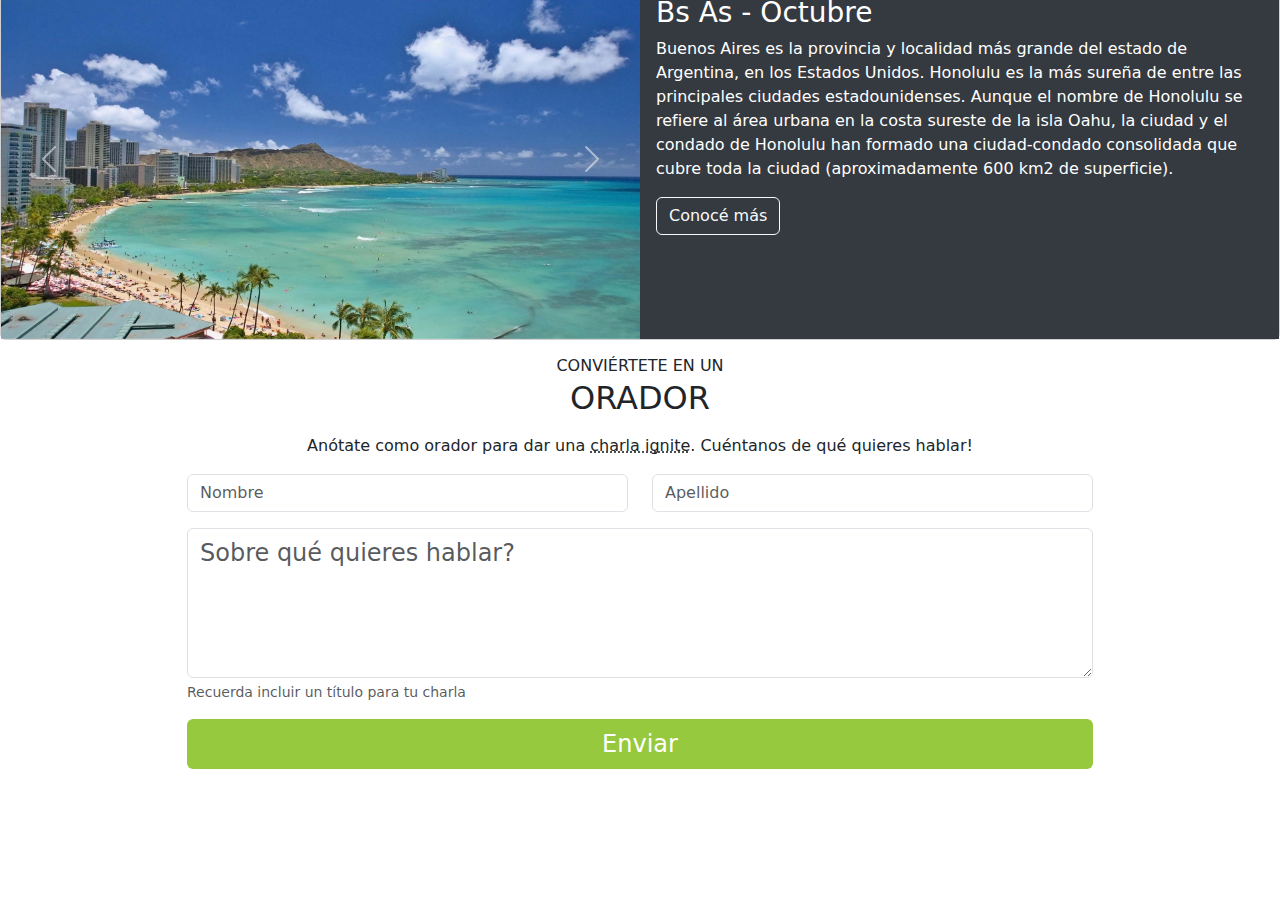
==== commit 4c1a4d3f: "carousel cover" ====
--- a/index.html
+++ b/index.html
@@ -52,7 +52,7 @@
       <div id="carouselExampleFade" class="carousel slide carousel-fade" data-bs-ride="carousel">
         <div class="carousel-inner">
           <div class="carousel-item active" data-bs-interval="3000">
-            <img src="./imgs-tp-front/ba1.jpg" class="d-block w-100 brillo" style="height: 100vh; min-width: max-content;" alt="ba1">
+            <img src="./imgs-tp-front/ba1.jpg" class="d-block w-100 brillo" style="height: 100vh; object-fit: cover;" alt="ba1">
                 <div class="carousel-caption row">
                   <div class="col-md-8 offset-md-5 text-end mb-5">
                     <h1>Conf Bs As</h1>
@@ -68,7 +68,7 @@
           </div>
 
           <div class="carousel-item" data-bs-interval="3000">
-            <img src="./imgs-tp-front/ba2.jpg" class="d-block w-100 brillo" style="height: 100vh; min-width: max-content;" alt="ba2">
+            <img src="./imgs-tp-front/ba2.jpg" class="d-block w-100 brillo" style="height: 100vh; object-fit: cover;" alt="ba2">
             <div class="carousel-caption row">
                 <div class="col-md-8 offset-md-5 text-end mb-5">
                     <h1>Conf Bs As</h1>
@@ -84,7 +84,7 @@
           </div>
 
           <div class="carousel-item" data-bs-interval="3000">
-            <img src="./imgs-tp-front/ba3.jpg" class="d-block w-100 brillo" style="height: 100vh; min-width: max-content;" alt="ba3">
+            <img src="./imgs-tp-front/ba3.jpg" class="d-block w-100 brillo" style="height: 100vh; object-fit: cover;" alt="ba3">
             <div class="carousel-caption row">
                 <div class="col-md-8 offset-md-5 text-end mb-5">
                     <h1>Conf Bs As</h1>
--- a/css/estilos.css
+++ b/css/estilos.css
@@ -35,6 +35,3 @@
     font-size: small !important;
 }
 
-
-
-
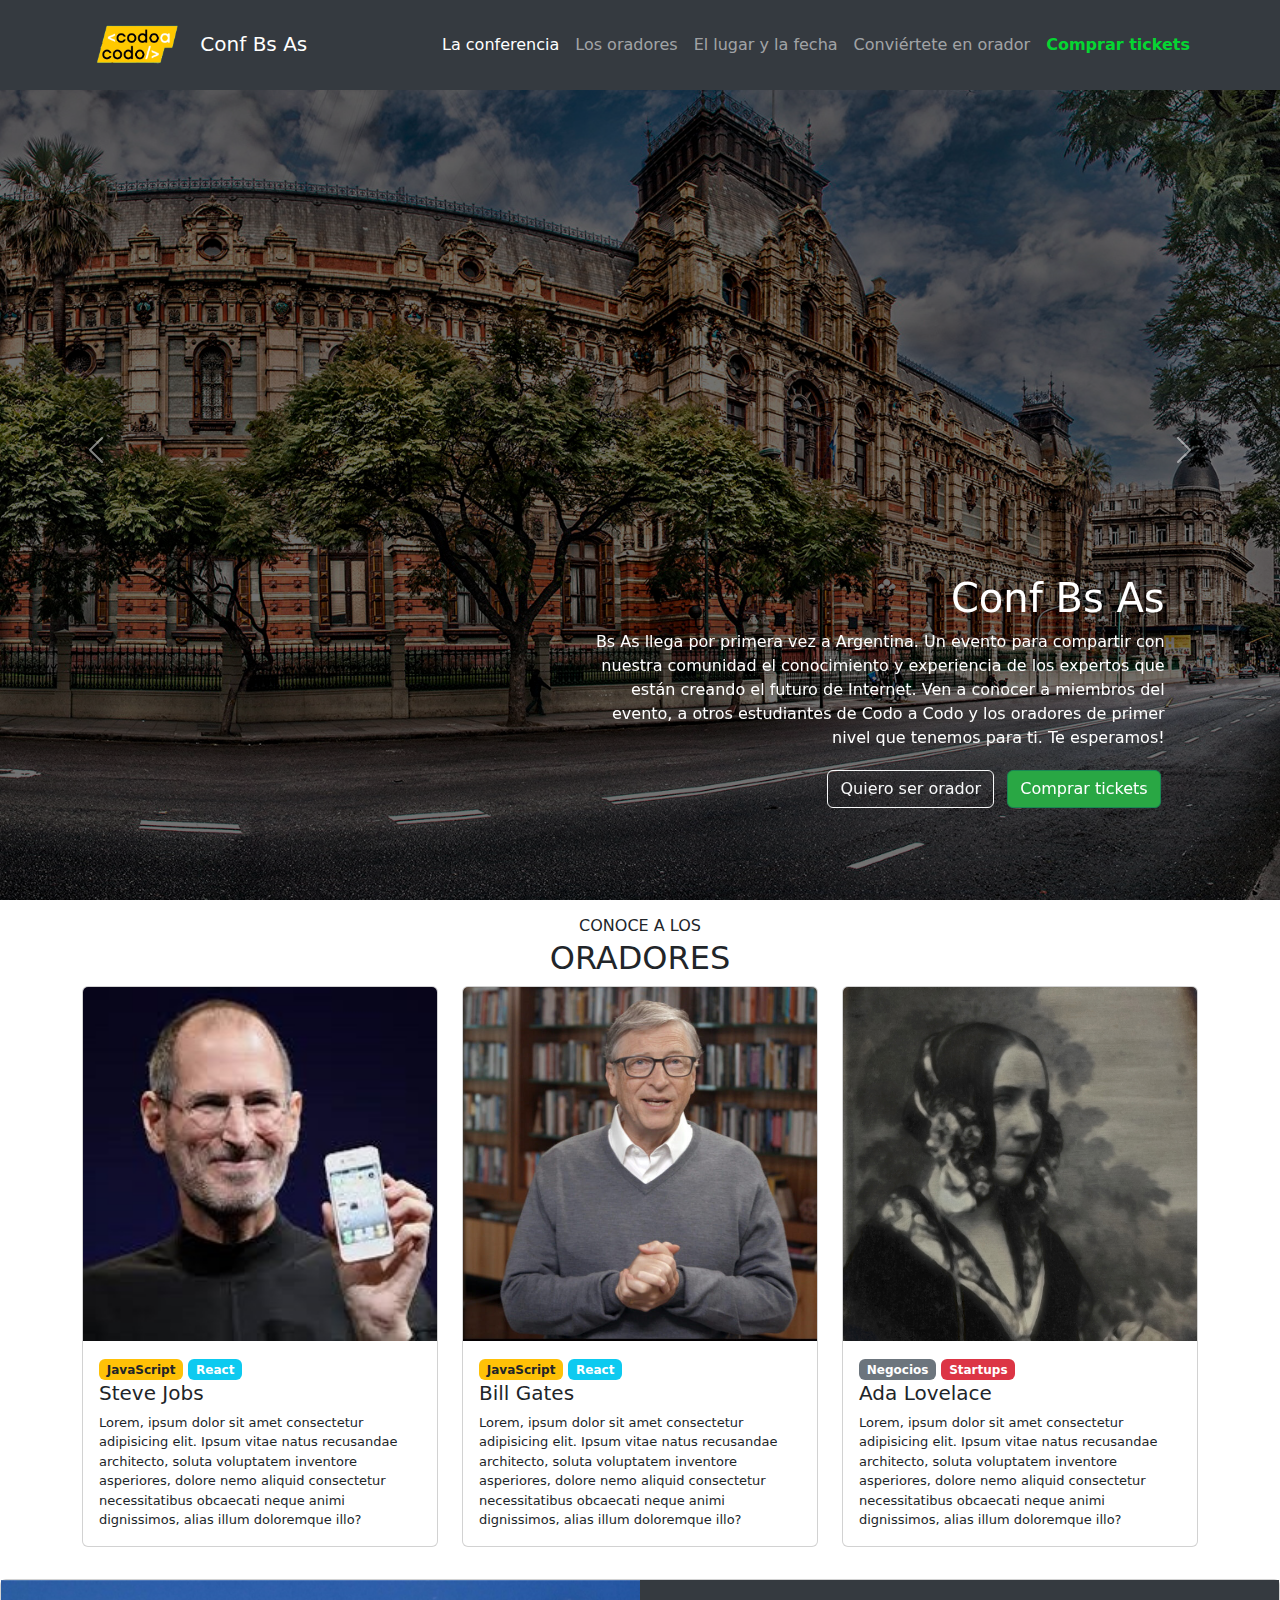
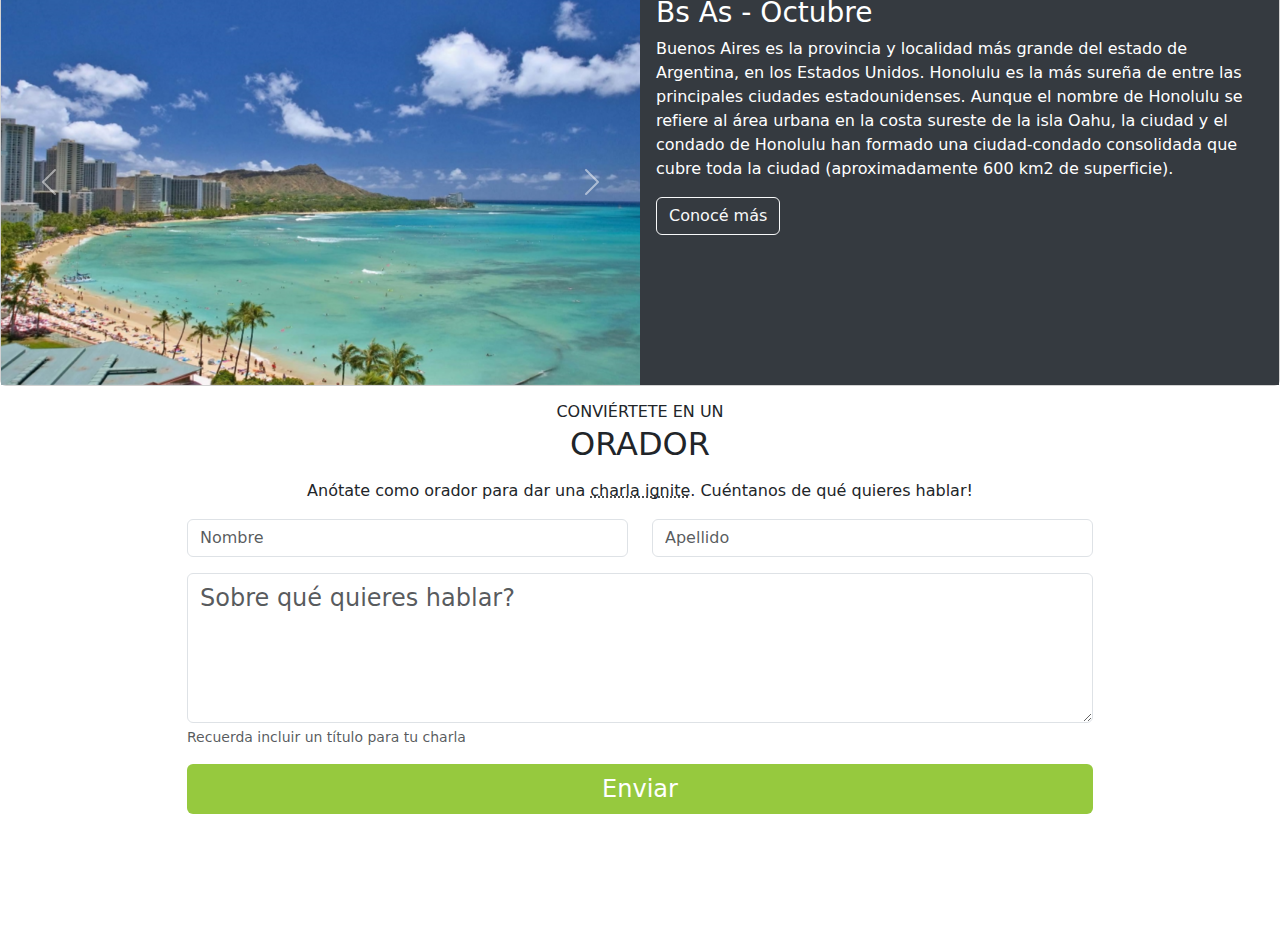
==== commit afb7ac92: "terminado" ====
--- a/index.html
+++ b/index.html
@@ -172,16 +172,16 @@
           <div id="carouselExampleControls" class="carousel slide" data-bs-ride="carousel">
             <div class="carousel-inner">
               <div class="carousel-item active">
-                <img src="./imgs-tp-front/honolulu.jpg" class="d-block w-100" alt="Honolulu">
+                <img src="./imgs-tp-front/honolulu.jpg" class="d-block w-100" style="height: 45vh; object-fit: cover;" alt="Honolulu">
               </div>
               <div class="carousel-item">
-                <img src="./imgs-tp-front/hawaii.jpg" class="d-block w-100" alt="Hawaii">
+                <img src="./imgs-tp-front/hawaii.jpg" class="d-block w-100" style="height: 45vh; object-fit: cover;" alt="Hawaii">
               </div>
               <div class="carousel-item">
-                <img src="./imgs-tp-front/hawaii2.jpg" class="d-block w-100" alt="Hawaii2">
+                <img src="./imgs-tp-front/hawaii2.jpg" class="d-block w-100" style="height: 45vh; object-fit: cover;" alt="Hawaii2">
               </div>
               <div class="carousel-item">
-                <img src="./imgs-tp-front/hawaii3.jpg" class="d-block w-100" alt="Hawaii3">
+                <img src="./imgs-tp-front/hawaii3.jpg" class="d-block w-100" style="height: 45vh; object-fit: cover;" alt="Hawaii3">
               </div>
             </div>
             <button class="carousel-control-prev" type="button" data-bs-target="#carouselExampleControls"
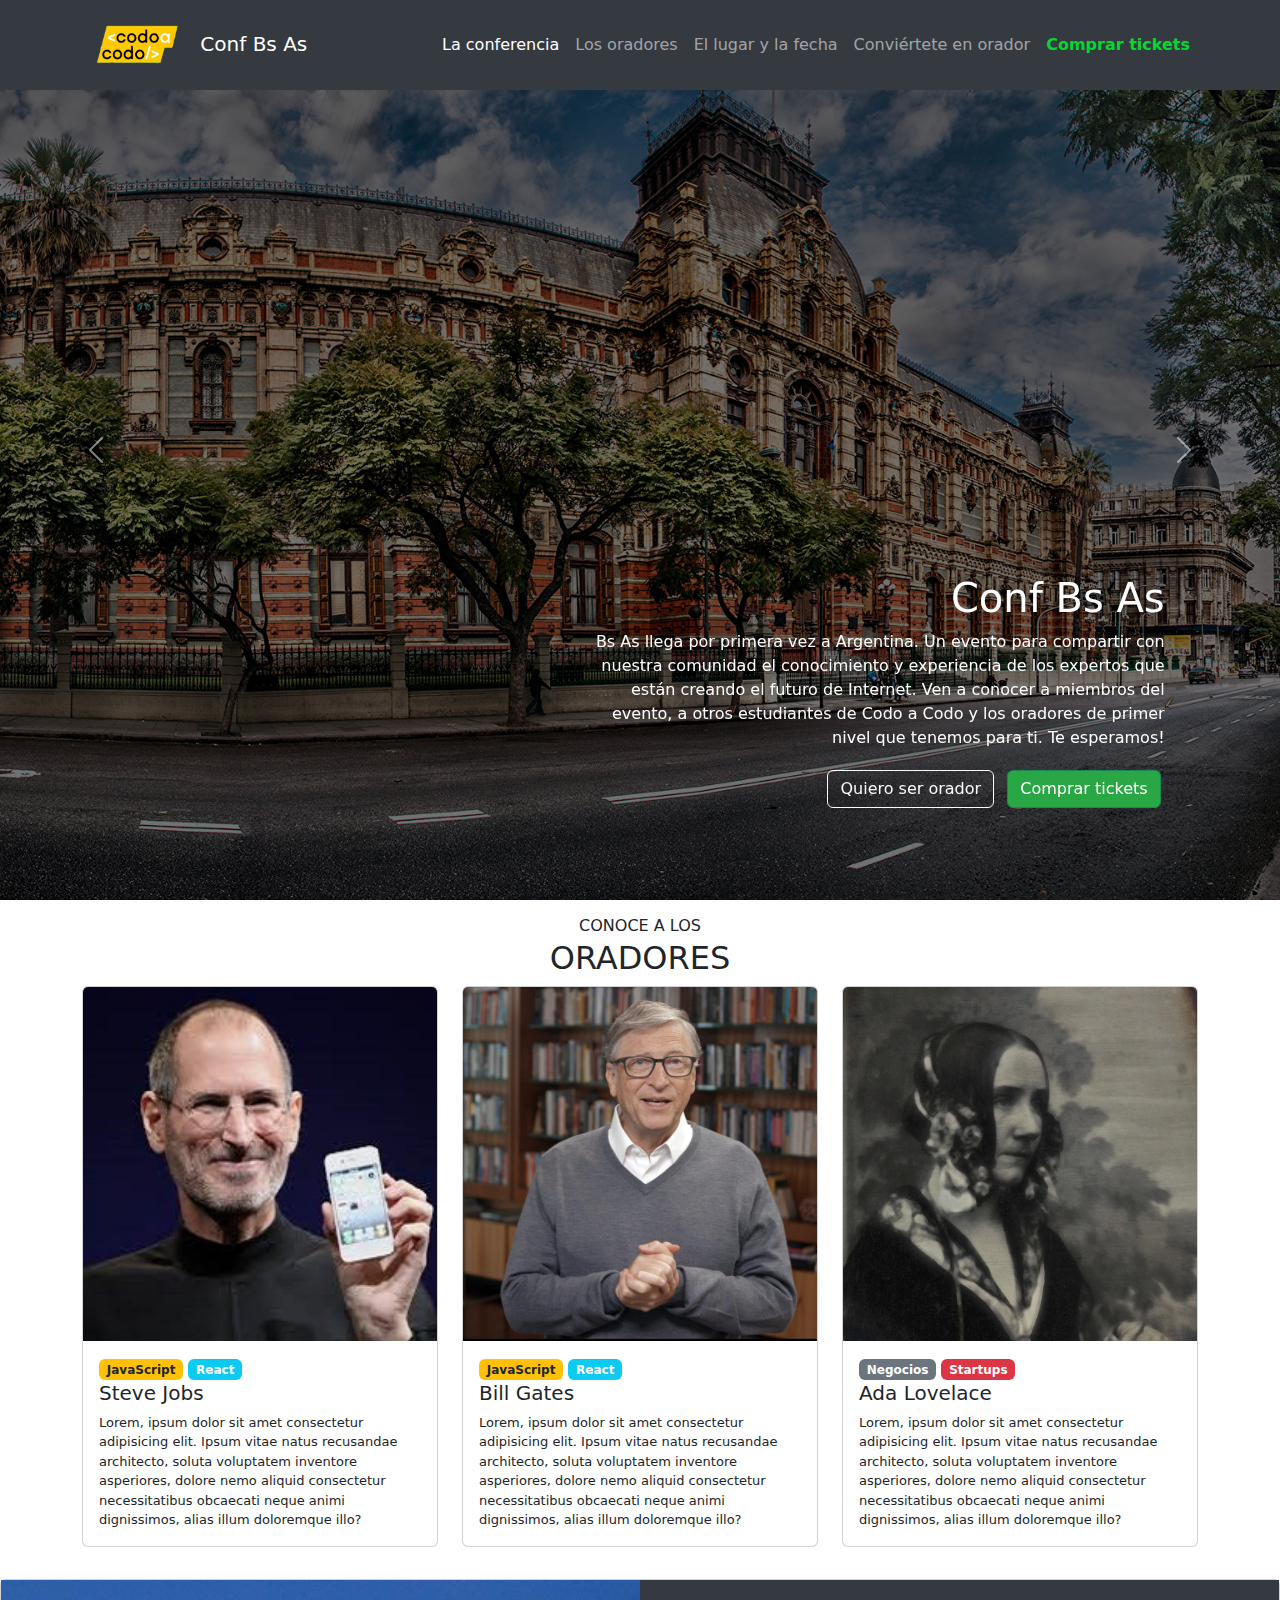
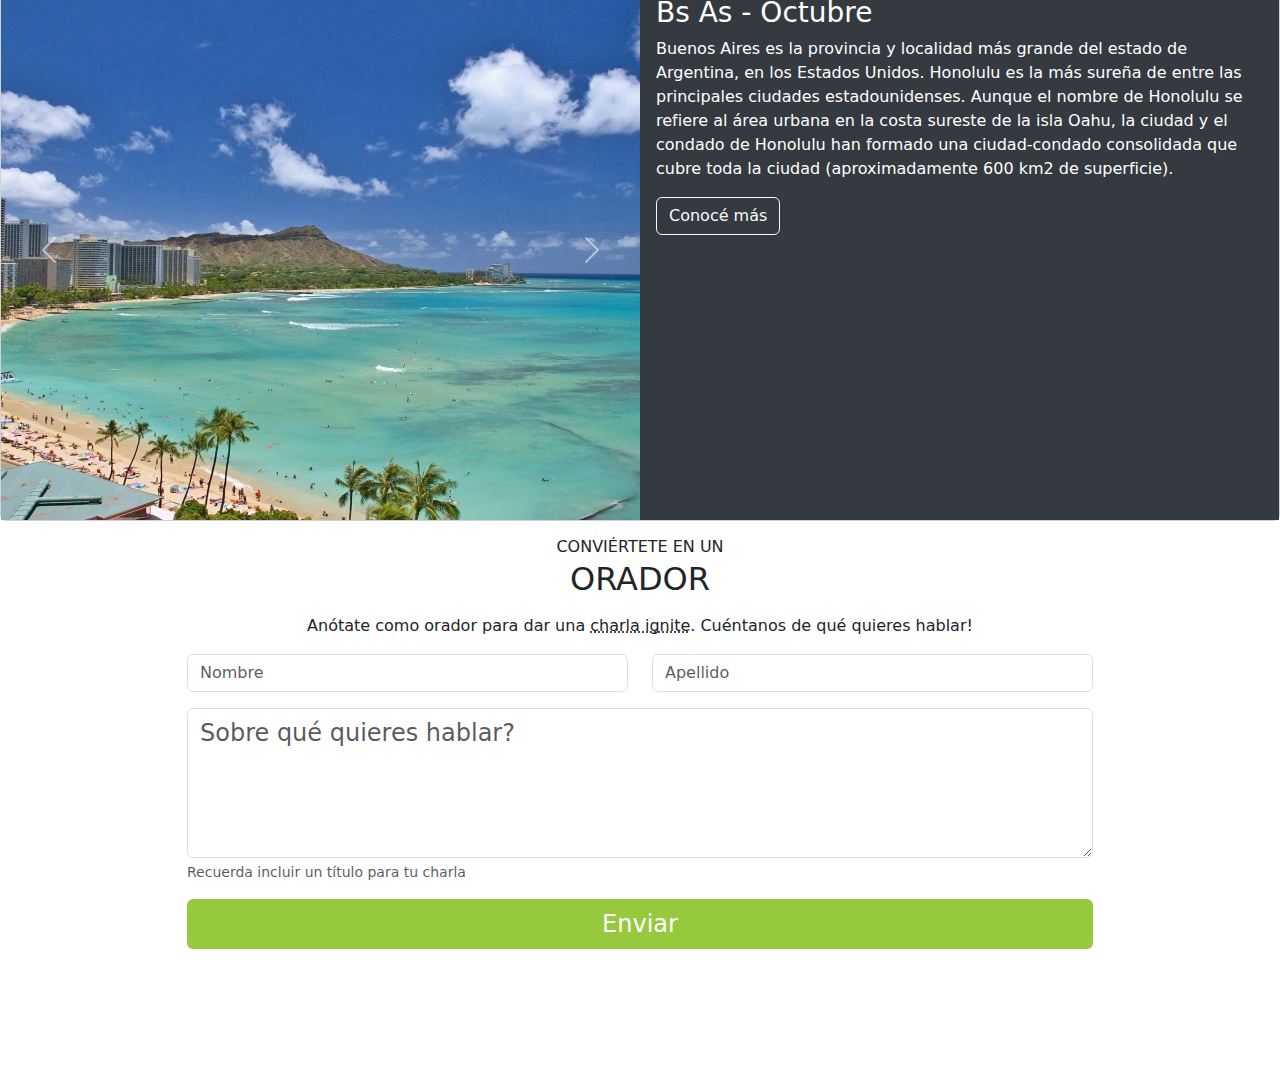
==== commit ab43985a: "final" ====
--- a/index.html
+++ b/index.html
@@ -172,16 +172,16 @@
           <div id="carouselExampleControls" class="carousel slide" data-bs-ride="carousel">
             <div class="carousel-inner">
               <div class="carousel-item active">
-                <img src="./imgs-tp-front/honolulu.jpg" class="d-block w-100" style="height: 45vh; object-fit: cover;" alt="Honolulu">
+                <img src="./imgs-tp-front/honolulu.jpg" class="d-block w-100" style="height: 60vh; object-fit: cover;" alt="Honolulu">
               </div>
               <div class="carousel-item">
-                <img src="./imgs-tp-front/hawaii.jpg" class="d-block w-100" style="height: 45vh; object-fit: cover;" alt="Hawaii">
+                <img src="./imgs-tp-front/hawaii.jpg" class="d-block w-100" style="height: 60vh; object-fit: cover;" alt="Hawaii">
               </div>
               <div class="carousel-item">
-                <img src="./imgs-tp-front/hawaii2.jpg" class="d-block w-100" style="height: 45vh; object-fit: cover;" alt="Hawaii2">
+                <img src="./imgs-tp-front/hawaii2.jpg" class="d-block w-100" style="height: 60vh; object-fit: cover;" alt="Hawaii2">
               </div>
               <div class="carousel-item">
-                <img src="./imgs-tp-front/hawaii3.jpg" class="d-block w-100" style="height: 45vh; object-fit: cover;" alt="Hawaii3">
+                <img src="./imgs-tp-front/hawaii3.jpg" class="d-block w-100" style="height: 60vh; object-fit: cover;" alt="Hawaii3">
               </div>
             </div>
             <button class="carousel-control-prev" type="button" data-bs-target="#carouselExampleControls"
@@ -251,7 +251,7 @@
         <div class="container">
           <ul class="nav row justify-content-between text-white">
               <li class="col nav-item">
-                <a class="nav-link link-warning link-offset-2" href="#">Preguntas frecuentes</a>
+                <a class="nav-link" href="#">Preguntas frecuentes</a>
               </li>
               <li class="col nav-item">
                 <a class="nav-link" href="#">Contáctanos</a>
